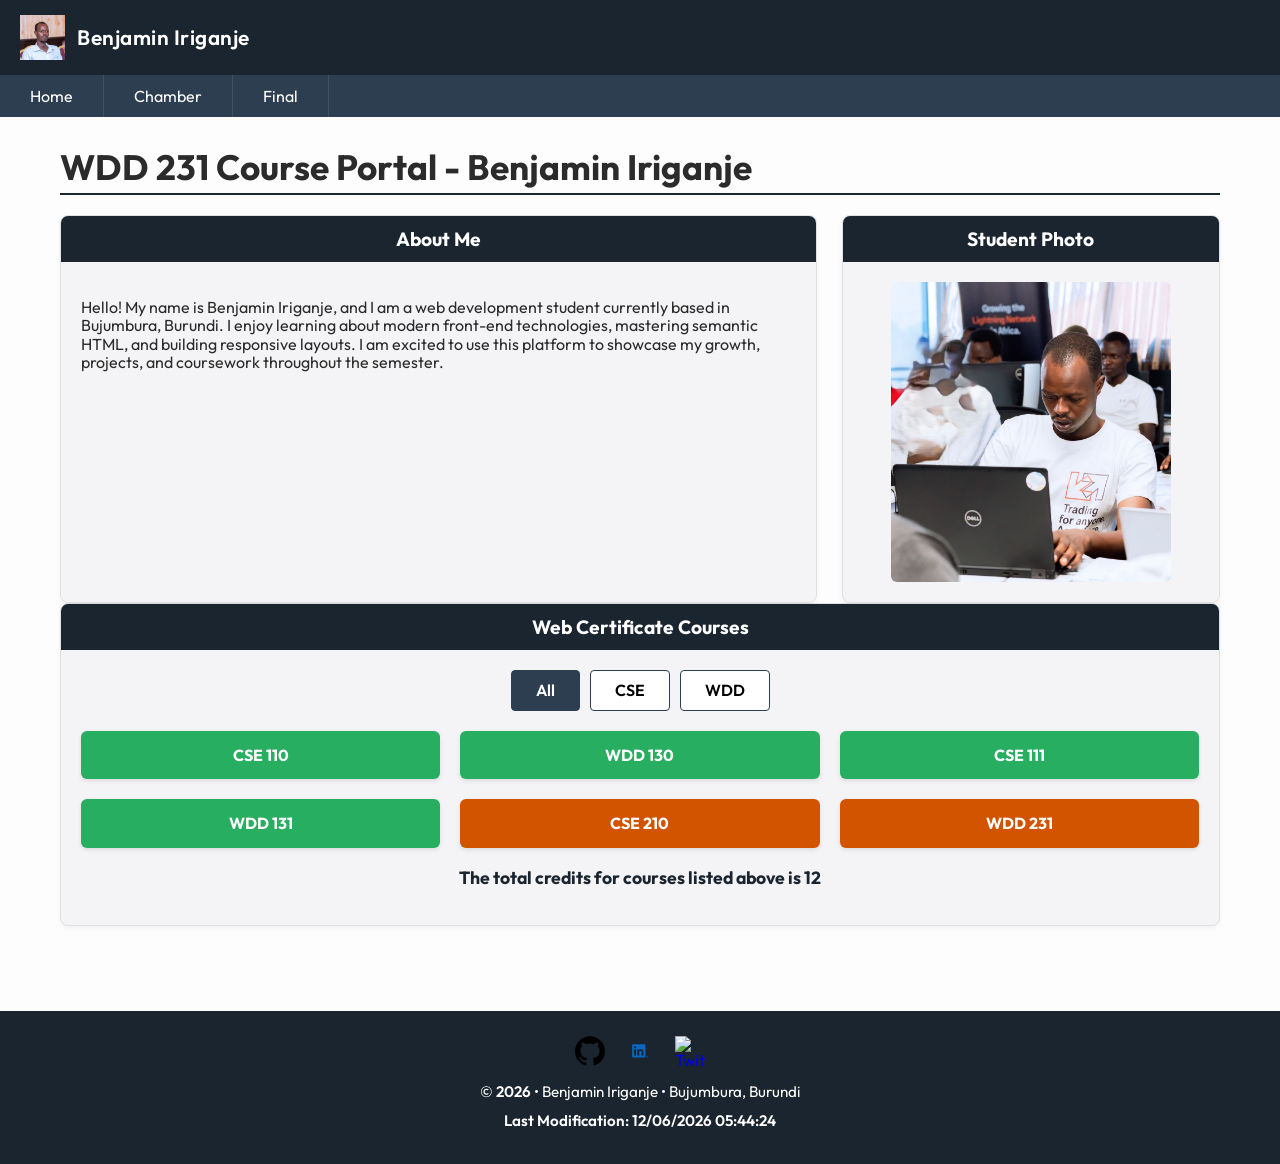
==== chamber/index.html @ bb4a198d "first commit" ====
<!DOCTYPE html>
<html lang="en">
<head>
    <meta charset="UTF-8">
    <meta name="viewport" content="width=device-width, initial-scale=1.0">
    <title>WDD 231 Course Portal - Benjamin Iriganje</title>
    <meta name="description" content="Benjamin Iriganje's WDD 231 Course Portal home page, featuring a student profile and dynamic course filtering.">
    <meta name="author" content="Benjamin Iriganje">
    
    <!-- Google Fonts API -->
    <link rel="preconnect" href="https://fonts.googleapis.com">
    <link rel="preconnect" href="https://fonts.gstatic.com" crossorigin>
    <link href="https://fonts.googleapis.com/css2?family=Outfit:wght@300;400;600;700&display=swap" rel="stylesheet">
    
    <!-- CSS Stylesheets Cascade -->
    <link rel="stylesheet" href="../styles/normalize.css">
    <link rel="stylesheet" href="../styles/small.css">
    <link rel="stylesheet" href="../styles/larger.css">
    
    <!-- Modular JavaScript Files -->
    <script src="scripts/course.js" defer></script>
    <script src="scripts/date.js" defer></script>
    <script src="scripts/navigation.js" defer></script>
</head>
<body>

    <header>
        <div class="header-container">
            <div class="logo-area">
                <img src="../images/logo1.jpg" alt="Course Portal Logo" class="site-logo" width="45" height="45">
                <span>Benjamin Iriganje</span>
            </div>
            <button id="menu-toggle" aria-label="Toggle Menu">☰</button>
        </div>
        <nav id="primary-nav">
            <ul>
                <li><a href="index.html">Home</a></li>
                <li><a href="directory.html">Chamber</a></li>
                <li><a href="#">Final</a></li>
            </ul>
        </nav>
        </header>

    <main>
        <h1>WDD 231 Course Portal - Benjamin Iriganje</h1>
        
        <div class="profile-layout">
            <!-- Section 1: About Me -->
            <section class="card">
                <h2>About Me</h2>
                <div class="card-content">
                    <p>Hello! My name is Benjamin Iriganje, and I am a web development student currently based in Bujumbura, Burundi. I enjoy learning about modern front-end technologies, mastering semantic HTML, and building responsive layouts. I am excited to use this platform to showcase my growth, projects, and coursework throughout the semester.</p>
                </div>
            </section>

            <!-- Section 2: Student Photo -->
            <section class="card">
                <h2>Student Photo</h2>
                <div class="card-content centered-content">
                    <img src="../images/profile.jpg" alt="Benjamin Iriganje student profile photo" class="student-photo" width="200" height="200">
                </div>
            </section>
        </div>

        <!-- Section 3: Web Certificate Courses -->
        <section class="card full-width-card">
            <h2>Web Certificate Courses</h2>
            <div class="card-content">
                <div class="course-filters">
                    <button id="filter-all" class="filter-btn active">All</button>
                    <button id="filter-cse" class="filter-btn">CSE</button>
                    <button id="filter-wdd" class="filter-btn">WDD</button>
                </div>
                
                <div id="courses-container" class="courses-grid"></div>
                
                <p id="total-credits" class="credits-total"></p>
            </div>
        </section>
    </main>

    <footer>
        <!-- Section 1: About Me (Replaced placeholder text) -->
          
        
        <!-- Social Links (Added missing width and height attributes to all icons) -->
        <div class="social-links">
            <a href="https://github.com"><img src="../images/github.svg" alt="GitHub Logo" width="30" height="30"></a>
            <a href="https://linkedin.com"><img src="../images/linkedin.svg" alt="LinkedIn Logo" width="30" height="30"></a>
            <a href="https://x.com"><img src="../images/twitter.svg" alt="Twitter X Logo" width="30" height="30"></a>
        </div>
        <p>&copy; <span id="currentyear"></span> • Benjamin Iriganje • Bujumbura, Burundi</p>
        <p id="lastModified"></p>
    </footer>

</body>
</html>
---- styles/small.css ----
:root {
    --primary-font: 'Outfit', sans-serif;
    --bg-light: #fdfdfd;
    --card-surface: #f4f4f6;
    --dark-primary: #1a252f;
    --accent-color: #2c3e50;
    --completed-color: #27ae60;
    --incomplete-color: #d35400;
    --white: #ffffff;
    --text-main: #2b2b2b;
}

* {
    box-sizing: border-box;
}

body {
    font-family: var(--primary-font);
    background-color: var(--bg-light);
    color: var(--text-main);
    padding: 0;
    margin: 0;
}

header {
    background-color: var(--dark-primary);
    color: var(--white);
}

.header-container {
    display: flex;
    justify-content: space-between;
    align-items: center;
    padding: 15px 20px;
}

.logo-area {
    display: flex;
    align-items: center;
    gap: 12px;
}

.logo-area span {
    font-size: 1.3rem;
    font-weight: 600;
    letter-spacing: 0.5px;
}

#menu-toggle {
    font-size: 1.8rem;
    background: none;
    border: none;
    color: var(--white);
    cursor: pointer;
    padding: 5px 10px;
}

#primary-nav {
    display: none;
    background-color: var(--accent-color);
}

#primary-nav.open {
    display: block;
}

#primary-nav ul {
    list-style: none;
    padding: 0;
    margin: 0;
}

#primary-nav a {
    display: block;
    color: var(--white);
    text-decoration: none;
    padding: 15px;
    text-align: center;
    font-weight: 400;
    transition: background 0.2s;
    border-bottom: 1px solid rgba(255, 255, 255, 0.1);
}

#primary-nav li.active a {
    background-color: var(--dark-primary);
    font-weight: 700;
}

#primary-nav a:hover {
    background-color: rgba(255, 255, 255, 0.15);
}

main {
    padding: 20px;
    max-width: 1200px;
    margin: 0 auto;
}

h1 {
    font-size: 2.2rem;
    margin-top: 10px;
    margin-bottom: 20px;
    border-bottom: 2px solid var(--dark-primary);
    padding-bottom: 5px;
}

.card {
    border: 1px solid #e0e0e0;
    border-radius: 8px;
    margin-bottom: 25px;
    background-color: var(--card-surface);
    overflow: hidden;
    box-shadow: 0 2px 5px rgba(0,0,0,0.05);
}

.card h2 {
    background-color: var(--dark-primary);
    color: var(--white);
    margin: 0;
    padding: 12px;
    font-size: 1.2rem;
    text-align: center;
}

.card-content {
    padding: 20px;
}

.centered-content {
    display: flex;
    justify-content: center;
    align-items: center;
}

.student-photo {
    width: 100%;
    max-width: 280px;
    height: auto;
    border-radius: 6px;
    object-fit: cover;
    display: block;
}

.site-logo {
    display: block;
    object-fit: contain;
}

.course-filters {
    display: flex;
    justify-content: center;
    gap: 10px;
    margin-bottom: 20px;
}

.filter-btn {
    padding: 10px 24px;
    background-color: var(--white);
    border: 1px solid var(--accent-color);
    border-radius: 4px;
    cursor: pointer;
    font-family: var(--primary-font);
    font-weight: 600;
    transition: all 0.2s;
}

.filter-btn.active, .filter-btn:hover {
    background-color: var(--accent-color);
    color: var(--white);
}

.courses-grid {
    display: grid;
    grid-template-columns: 1fr;
    gap: 12px;
    margin-bottom: 20px;
}

.course-card {
    padding: 15px;
    text-align: center;
    font-weight: 700;
    border-radius: 6px;
    color: var(--white);
    box-shadow: 0 2px 4px rgba(0,0,0,0.1);
}

.course-card.completed {
    background-color: var(--completed-color);
}

.course-card.incomplete {
    background-color: var(--incomplete-color);
}

.credits-total {
    text-align: center;
    font-weight: 700;
    font-size: 1.1rem;
    color: var(--dark-primary);
}

footer {
    background-color: #1a252f;
    color: #ffffff;
    text-align: center;
    padding: 25px 20px;
    margin-top: 40px;
    font-family: 'Outfit', sans-serif;
}

.social-links {
    display: flex;
    justify-content: center;
    align-items: center;
    gap: 20px;
    margin-bottom: 15px;
}

.social-links a {
    display: inline-block;
    text-decoration: none;
    line-height: 1;
}

.social-links img {
    display: block;
    width: 30px;
    height: 30px;
    object-fit: contain;
    transition: transform 0.2s ease-in-out;
}

.social-links a:hover img {
    transform: scale(1.15);
}

footer p {
    margin: 6px 0;
    font-size: 0.95rem;
    line-height: 1.5;
}

#currentyear, #lastModified {
    font-weight: 600;
}
---- styles/larger.css ----
@media (min-width: 768px) {
    #menu-toggle {
        display: none;
    }

    #primary-nav {
        display: block !important;
        background-color: var(--accent-color);
    }

    #primary-nav ul {
        display: flex;
        justify-content: flex-start;
    }

    #primary-nav a {
        padding: 12px 30px;
        text-align: left;
        border-bottom: none;
        border-right: 1px solid rgba(255, 255, 255, 0.1);
    }

    .profile-layout {
        display: grid;
        grid-template-columns: 2fr 1fr;
        gap: 25px;
    }
    
    .profile-layout .card {
        margin-bottom: 0;
    }

    .courses-grid {
        grid-template-columns: repeat(3, 1fr);
        gap: 20px;
    }
}
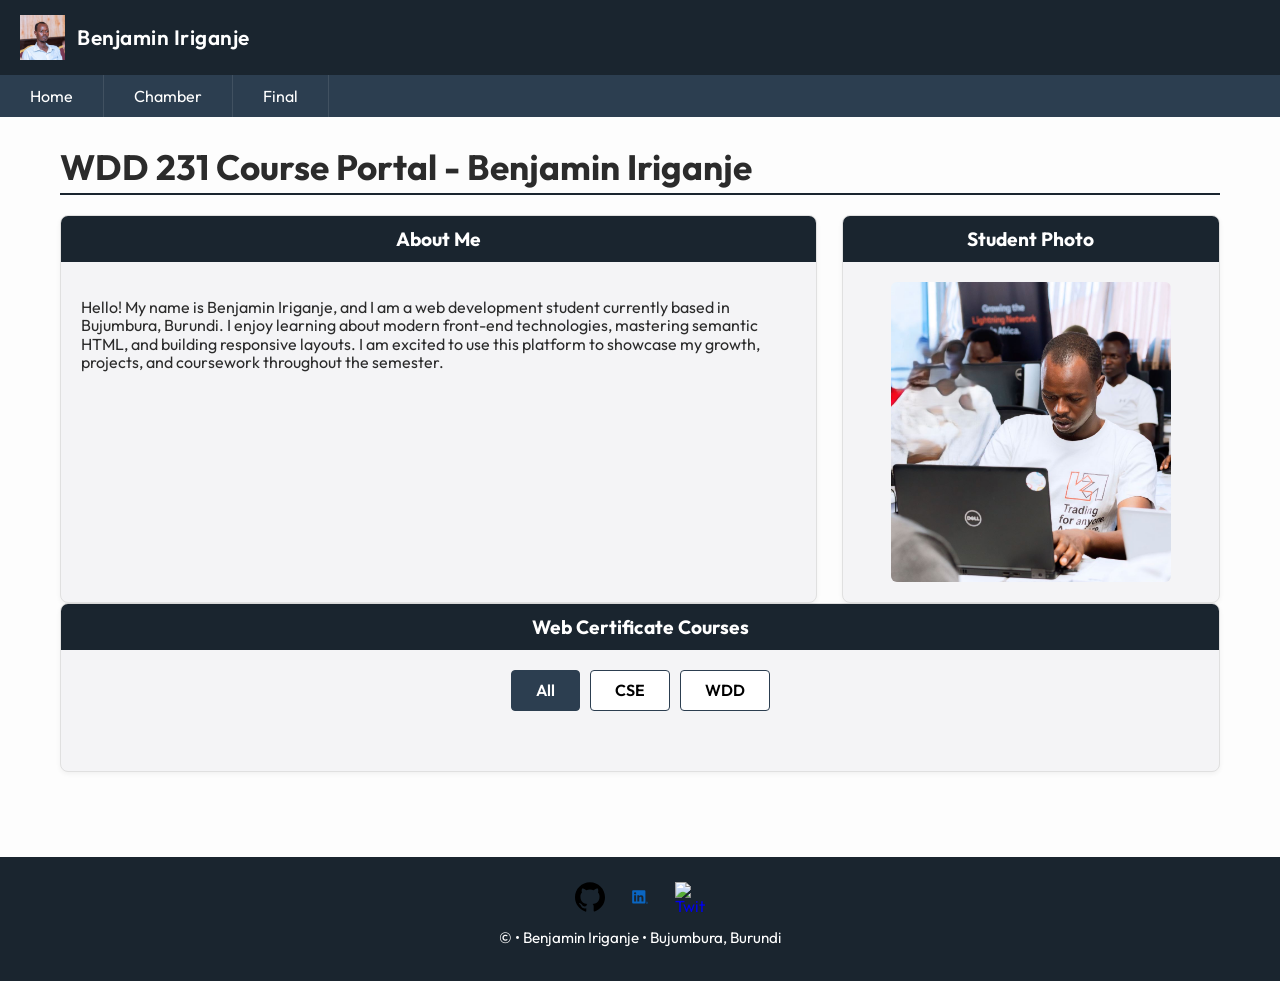
==== commit 5079a501: "first commit" ====
--- a/chamber/index.html
+++ b/chamber/index.html
@@ -87,7 +87,7 @@
         <div class="social-links">
             <a href="https://github.com"><img src="../images/github.svg" alt="GitHub Logo" width="30" height="30"></a>
             <a href="https://linkedin.com"><img src="../images/linkedin.svg" alt="LinkedIn Logo" width="30" height="30"></a>
-            <a href="https://x.com"><img src="../images/twitter.svg" alt="Twitter X Logo" width="30" height="30"></a>
+            <a href="https://x.com"><img src="../images/twitter1.svg" alt="Twitter X Logo" width="30" height="30"></a>
         </div>
         <p>&copy; <span id="currentyear"></span> • Benjamin Iriganje • Bujumbura, Burundi</p>
         <p id="lastModified"></p>
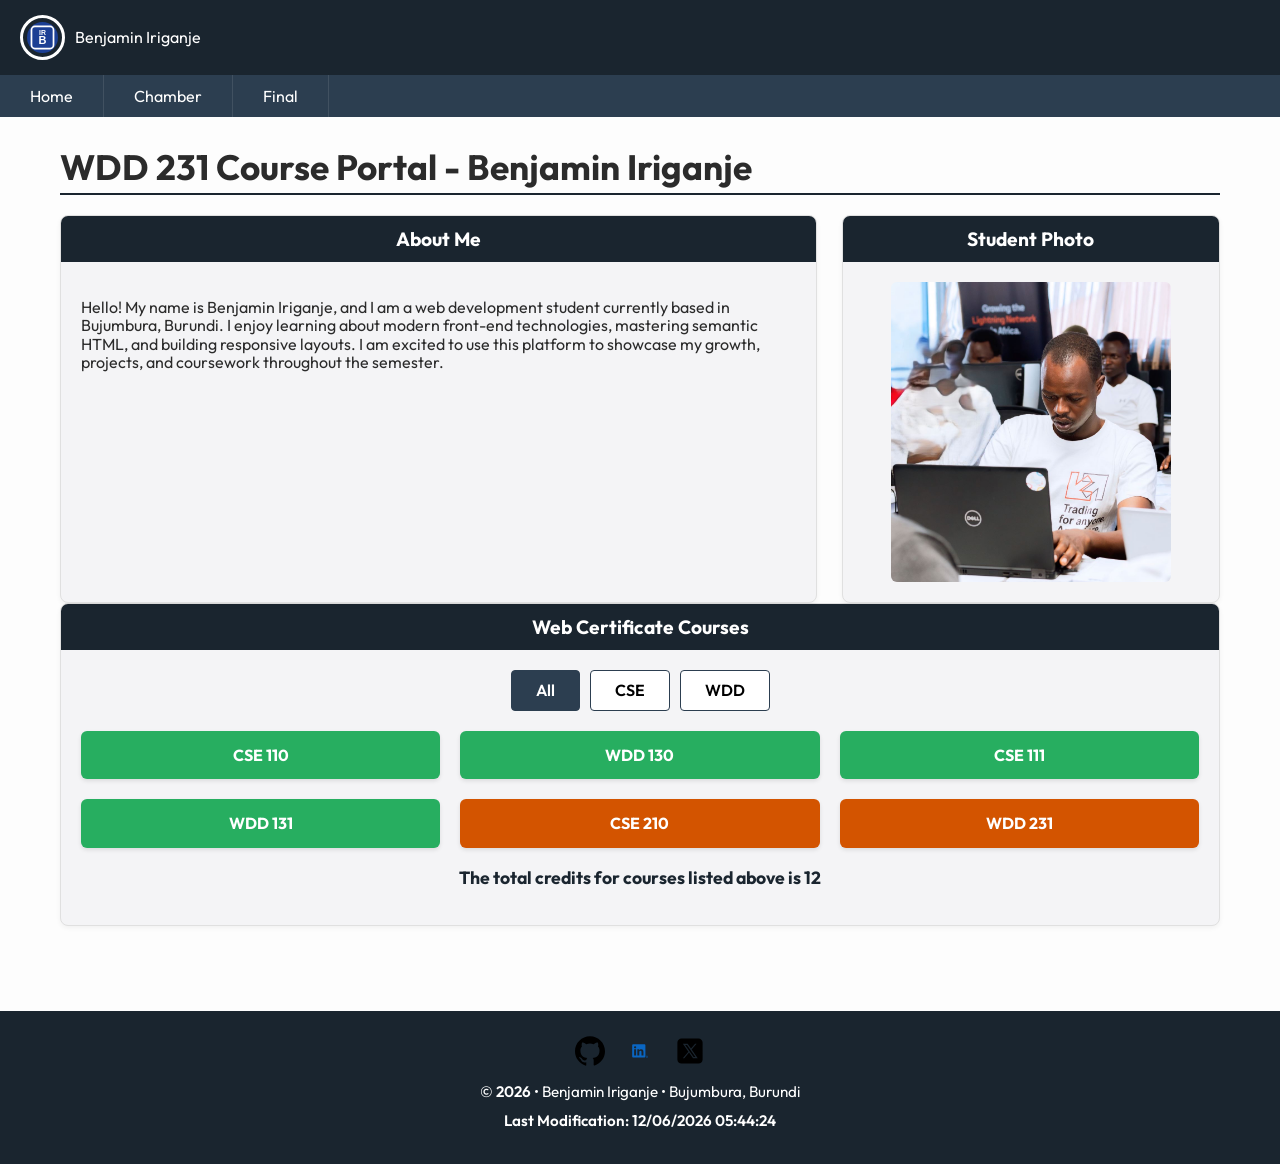
==== commit a0fea01b: "first commit" ====
--- a/chamber/index.html
+++ b/chamber/index.html
@@ -18,16 +18,16 @@
     <link rel="stylesheet" href="../styles/larger.css">
     
     <!-- Modular JavaScript Files -->
-    <script src="scripts/course.js" defer></script>
-    <script src="scripts/date.js" defer></script>
-    <script src="scripts/navigation.js" defer></script>
+    <script src="../scripts/course.js" defer></script>
+    <script src="../scripts/date.js" defer></script>
+    <script src="../scripts/navigation.js" defer></script>
 </head>
 <body>
 
     <header>
         <div class="header-container">
             <div class="logo-area">
-                <img src="../images/logo1.jpg" alt="Course Portal Logo" class="site-logo" width="45" height="45">
+                <img src="../images/favicon.svg" alt="Course Portal Logo" class="site-logo" width="45" height="45">
                 <span>Benjamin Iriganje</span>
             </div>
             <button id="menu-toggle" aria-label="Toggle Menu">☰</button>
@@ -87,7 +87,7 @@
         <div class="social-links">
             <a href="https://github.com"><img src="../images/github.svg" alt="GitHub Logo" width="30" height="30"></a>
             <a href="https://linkedin.com"><img src="../images/linkedin.svg" alt="LinkedIn Logo" width="30" height="30"></a>
-            <a href="https://x.com"><img src="../images/twitter1.svg" alt="Twitter X Logo" width="30" height="30"></a>
+            <a href="https://x.com"><img src="../images/twitter.svg" alt="Twitter X Logo" width="30" height="30"></a>
         </div>
         <p>&copy; <span id="currentyear"></span> • Benjamin Iriganje • Bujumbura, Burundi</p>
         <p id="lastModified"></p>
--- a/styles/small.css
+++ b/styles/small.css
@@ -40,10 +40,24 @@
     gap: 12px;
 }
 
-.logo-area span {
-    font-size: 1.3rem;
-    font-weight: 600;
-    letter-spacing: 0.5px;
+.logo-area img {
+  border-radius: 50%;
+  background: var(--paper);
+  padding: 5px;
+  border: 3px solid #ffffff; /* Adds the outer white ring */
+  box-sizing: border-box;    /* Ensures border doesn't break image dimensions */
+}
+
+.logo-area {
+  display: flex;
+  align-items: center;
+  gap: 0.6rem;
+}
+
+.logo-area img {
+  border-radius: 50%;
+  background: var(--paper);
+  padding: 4px;
 }
 
 #menu-toggle {
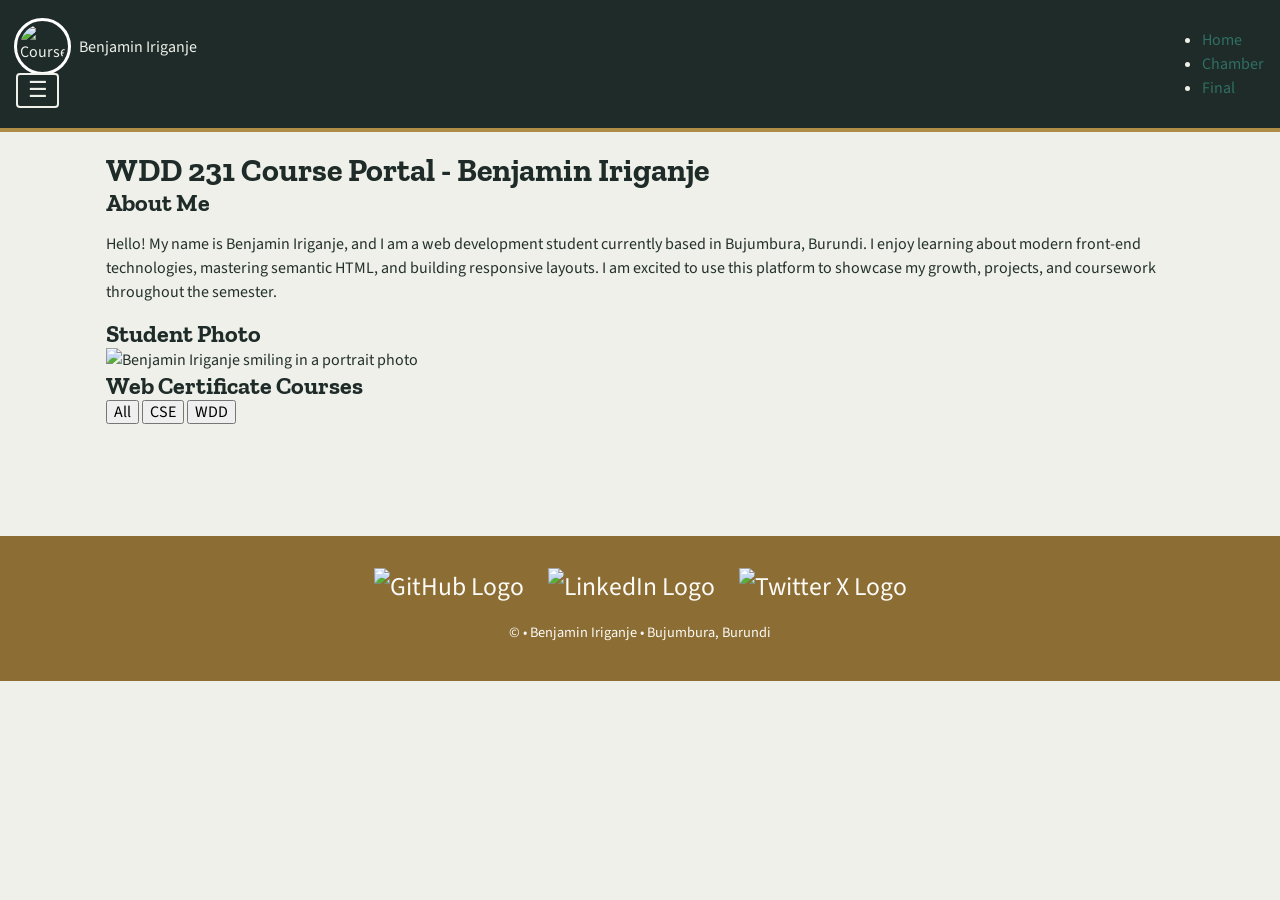
==== commit 017e45f0: "first commit" ====
--- a/chamber/index.html
+++ b/chamber/index.html
@@ -6,28 +6,38 @@
     <title>WDD 231 Course Portal - Benjamin Iriganje</title>
     <meta name="description" content="Benjamin Iriganje's WDD 231 Course Portal home page, featuring a student profile and dynamic course filtering.">
     <meta name="author" content="Benjamin Iriganje">
-    
+
+    <!-- Favicon -->
+    <link rel="icon" href="images/favicon.svg" type="image/svg+xml">
+
+    <!-- Open Graph Meta Tags -->
+    <meta property="og:title" content="WDD 231 Course Portal - Benjamin Iriganje">
+    <meta property="og:description" content="Discover Benjamin Iriganje's WDD 231 course portal: student profile, photo, and a dynamic filterable list of completed and in-progress courses.">
+    <meta property="og:image" content="https://ben95dev.github.io/wdd231/images/profile.jpg">
+    <meta property="og:url" content="https://ben95dev.github.io/wdd231/index.html">
+    <meta property="og:type" content="website">
+
     <!-- Google Fonts API -->
     <link rel="preconnect" href="https://fonts.googleapis.com">
     <link rel="preconnect" href="https://fonts.gstatic.com" crossorigin>
     <link href="https://fonts.googleapis.com/css2?family=Outfit:wght@300;400;600;700&display=swap" rel="stylesheet">
-    
+
     <!-- CSS Stylesheets Cascade -->
-    <link rel="stylesheet" href="../styles/normalize.css">
-    <link rel="stylesheet" href="../styles/small.css">
-    <link rel="stylesheet" href="../styles/larger.css">
-    
+    <link rel="stylesheet" href="styles/normalize.css">
+    <link rel="stylesheet" href="styles/small.css">
+    <link rel="stylesheet" href="styles/larger.css">
+
     <!-- Modular JavaScript Files -->
-    <script src="../scripts/course.js" defer></script>
-    <script src="../scripts/date.js" defer></script>
-    <script src="../scripts/navigation.js" defer></script>
+    <script src="scripts/navigation.js" defer></script>
+    <script src="scripts/date.js" defer></script>
+    <script src="scripts/course.js" defer></script>
 </head>
 <body>
 
     <header>
         <div class="header-container">
             <div class="logo-area">
-                <img src="../images/favicon.svg" alt="Course Portal Logo" class="site-logo" width="45" height="45">
+                <img src="images/logo1.jpg" alt="Course Portal Logo" class="site-logo" width="45" height="45">
                 <span>Benjamin Iriganje</span>
             </div>
             <button id="menu-toggle" aria-label="Toggle Menu">☰</button>
@@ -35,7 +45,7 @@
         <nav id="primary-nav">
             <ul>
                 <li><a href="index.html">Home</a></li>
-                <li><a href="directory.html">Chamber</a></li>
+                <li><a href="chamber/directory.html">Chamber</a></li>
                 <li><a href="#">Final</a></li>
             </ul>
         </nav>
@@ -57,7 +67,7 @@
             <section class="card">
                 <h2>Student Photo</h2>
                 <div class="card-content centered-content">
-                    <img src="../images/profile.jpg" alt="Benjamin Iriganje student profile photo" class="student-photo" width="200" height="200">
+                    <img src="images/profile.jpg" alt="Benjamin Iriganje smiling in a portrait photo" class="student-photo" width="200" height="200">
                 </div>
             </section>
         </div>
@@ -80,14 +90,11 @@
     </main>
 
     <footer>
-        <!-- Section 1: About Me (Replaced placeholder text) -->
-          
-        
-        <!-- Social Links (Added missing width and height attributes to all icons) -->
+        <!-- Social Links -->
         <div class="social-links">
-            <a href="https://github.com"><img src="../images/github.svg" alt="GitHub Logo" width="30" height="30"></a>
-            <a href="https://linkedin.com"><img src="../images/linkedin.svg" alt="LinkedIn Logo" width="30" height="30"></a>
-            <a href="https://x.com"><img src="../images/twitter.svg" alt="Twitter X Logo" width="30" height="30"></a>
+            <a href="https://github.com"><img src="images/github.svg" alt="GitHub Logo" width="30" height="30"></a>
+            <a href="https://linkedin.com"><img src="images/linkedin.svg" alt="LinkedIn Logo" width="30" height="30"></a>
+            <a href="https://x.com"><img src="images/twitter.svg" alt="Twitter X Logo" width="30" height="30"></a>
         </div>
         <p>&copy; <span id="currentyear"></span> • Benjamin Iriganje • Bujumbura, Burundi</p>
         <p id="lastModified"></p>
--- a/chamber/styles/small.css
+++ b/chamber/styles/small.css
@@ -0,0 +1,384 @@
+/* ==========================================================================
+   Regional Chamber of Commerce — "Registry Ledger" theme
+   Mobile-first base styles (small.css)
+   ========================================================================== */
+
+@import url('https://fonts.googleapis.com/css2?family=Zilla+Slab:wght@500;700&family=Source+Sans+3:wght@400;600&family=IBM+Plex+Mono:wght@400;600&display=swap');
+
+:root {
+  /* Color tokens */
+  --ink: #1e2b28;
+  --ink-soft: #2f423d;
+  --paper: #eef0e9;
+  --paper-card: #fbfaf6;
+  --brass: #b08d46;
+  --brass-dark: #8c6d33;
+  --stamp-teal: #2f6f62;
+  --rule: #c9c2ac;
+  --text-main: #24302c;
+  --text-muted: #5c665f;
+
+  /* Type tokens */
+  --font-display: 'Zilla Slab', Georgia, serif;
+  --font-body: 'Source Sans 3', -apple-system, BlinkMacSystemFont, sans-serif;
+  --font-mono: 'IBM Plex Mono', 'Courier New', monospace;
+
+  /* Layout tokens */
+  --radius-card: 4px;
+  --shadow-card: 0 2px 6px rgba(30, 43, 40, 0.12);
+  --max-width: 1100px;
+}
+
+/* Reduced motion respect */
+@media (prefers-reduced-motion: reduce) {
+  *, *::before, *::after {
+    animation-duration: 0.01ms !important;
+    animation-iteration-count: 1 !important;
+    transition-duration: 0.01ms !important;
+  }
+}
+
+*, *::before, *::after {
+  box-sizing: border-box;
+}
+
+body {
+  font-family: var(--font-body);
+  background-color: var(--paper);
+  color: var(--text-main);
+  line-height: 1.5;
+}
+
+h1, h2, h3 {
+  font-family: var(--font-display);
+  color: var(--ink);
+  line-height: 1.15;
+  margin: 0;
+}
+
+a {
+  color: var(--stamp-teal);
+  text-decoration: none;
+}
+
+a:hover,
+a:focus {
+  text-decoration: underline;
+}
+
+a:focus-visible,
+button:focus-visible {
+  outline: 3px solid var(--brass);
+  outline-offset: 2px;
+}
+
+/* ---------- Header ---------- */
+header {
+  background-color: var(--ink);
+  color: var(--paper);
+  display: flex;
+  align-items: center;
+  justify-content: space-between;
+  padding: 0.75rem 1rem;
+  border-bottom: 4px solid var(--brass);
+  position: relative;
+}
+
+.logo-area {
+  display: flex;
+  align-items: center;
+  gap: 0.6rem;
+}
+
+/* UPDATED LOGO STYLING BELOW */
+.logo-area img {
+  border-radius: 50%;
+  
+  /* Creates the outer white ring */
+  outline: 3px solid #ffffff;
+  
+  /* Creates the perfect gap between the logo and the white ring */
+  outline-offset: 3px;
+  
+  /* Adds a tiny bit of margin so the outer ring doesn't touch the text or container edge */
+  margin: 4px;
+}
+
+header h1 {
+  font-size: 1.05rem;
+  color: var(--paper);
+  letter-spacing: 0.02em;
+}
+
+#menu-toggle {
+  background: none;
+  border: 2px solid var(--paper);
+  color: var(--paper);
+  font-size: 1.4rem;
+  line-height: 1;
+  padding: 0.25rem 0.6rem;
+  border-radius: var(--radius-card);
+  cursor: pointer;
+}
+
+#nav-menu {
+  list-style: none;
+  margin: 0;
+  padding: 1rem;
+  display: none;
+  flex-direction: column;
+  gap: 0.75rem;
+  position: absolute;
+  top: 100%;
+  left: 0;
+  right: 0;
+  background-color: var(--ink-soft);
+  z-index: 10;
+}
+
+#nav-menu.open {
+  display: flex;
+}
+
+#nav-menu a {
+  color: var(--paper);
+  font-family: var(--font-body);
+  font-weight: 600;
+  display: block;
+}
+
+#nav-menu a.active {
+  color: var(--brass);
+}
+
+/* ---------- Main ---------- */
+main {
+  max-width: var(--max-width);
+  margin: 0 auto;
+  padding: 1.25rem 1rem 3rem;
+}
+
+main > h2 {
+  font-size: 1.6rem;
+  border-bottom: 3px solid var(--brass);
+  padding-bottom: 0.4rem;
+  margin-bottom: 1rem;
+}
+
+/* ---------- View toggle controls ---------- */
+.menu-controls {
+  display: flex;
+  gap: 0.5rem;
+  margin-bottom: 1.25rem;
+}
+
+.menu-controls button {
+  font-family: var(--font-body);
+  font-weight: 600;
+  font-size: 0.9rem;
+  padding: 0.5rem 1rem;
+  border: 2px solid var(--ink);
+  border-radius: var(--radius-card);
+  background-color: transparent;
+  color: var(--ink);
+  cursor: pointer;
+  transition: background-color 0.15s ease, color 0.15s ease;
+}
+
+.menu-controls button.active {
+  background-color: var(--ink);
+  color: var(--paper);
+}
+
+.menu-controls button:hover:not(.active) {
+  background-color:var(--ink);
+}
+
+/* ---------- Directory container ---------- */
+#directory-container {
+  display: grid;
+  grid-template-columns: 1fr;
+  gap: 1rem;
+}
+
+/* ----- Business card (grid view — index-card / registry-tab motif) ----- */
+.business-card {
+  background-color: var(--paper-card);
+  border: 1px solid var(--rule);
+  border-radius: var(--radius-card);
+  box-shadow: var(--shadow-card);
+  padding: 1.1rem 1rem 1rem;
+  position: relative;
+  border-top: none;
+}
+
+/* perforated top edge, like a card torn from a registry pad */
+.business-card::before {
+  content: "";
+  display: block;
+  position: absolute;
+  top: 0;
+  left: 0;
+  right: 0;
+  height: 3px;
+  background-image: linear-gradient(to right, var(--rule) 50%, transparent 50%);
+  background-size: 10px 3px;
+  background-repeat: repeat-x;
+}
+
+/* rotated seal badge indicating membership tier */
+.member-seal {
+  position: absolute;
+  top: -0.6rem;
+  right: 0.9rem;
+  transform: rotate(-8deg);
+  font-family: var(--font-display);
+  font-weight: 700;
+  font-size: 0.65rem;
+  letter-spacing: 0.06em;
+  text-transform: uppercase;
+  padding: 0.25rem 0.55rem;
+  border-radius: 999px;
+  border: 2px solid currentColor;
+  background-color: var(--paper-card);
+}
+
+.member-seal.gold { color: var(--brass-dark); }
+.member-seal.silver { color: var(--rule) }
+.member-seal.member { color: var(--stamp-teal); }
+
+.business-card h3 {
+  font-size: 1.15rem;
+  margin-bottom: 0.35rem;
+  padding-right: 4rem;
+}
+
+.business-card .category {
+  font-family: var(--font-mono);
+  font-size: 0.72rem;
+  text-transform: uppercase;
+  letter-spacing: 0.05em;
+  color: var(--text-muted);
+  margin-bottom: 0.5rem;
+}
+
+.business-card p.description {
+  font-size: 0.92rem;
+  margin-bottom: 0.6rem;
+}
+
+.business-card .details {
+  font-family: var(--font-mono);
+  font-size: 0.82rem;
+  color: var(--text-muted);
+  border-top: 1px dashed var(--rule);
+  padding-top: 0.5rem;
+  display: flex;
+  flex-direction: column;
+  gap: 0.2rem;
+}
+
+.business-card .details a {
+  color: var(--stamp-teal);
+  font-weight: 600;
+}
+
+/* ----- List view — ledger row layout ----- */
+#directory-container.list-view {
+  display: flex;
+  flex-direction: column;
+  gap: 0;
+  border-top: 1px solid var(--rule);
+}
+
+#directory-container.list-view .business-card {
+  border-radius: 0;
+  box-shadow: none;
+  border: none;
+  border-bottom: 1px solid var(--rule);
+  padding: 0.85rem 0.25rem 0.85rem 0;
+  display: grid;
+  grid-template-columns: 1fr auto;
+  gap: 0.25rem 1rem;
+  align-items: start;
+}
+
+#directory-container.list-view .business-card::before {
+  display: none;
+}
+
+#directory-container.list-view .member-seal {
+  position: static;
+  transform: none;
+  grid-column: 2;
+  grid-row: 1 / span 2;
+  align-self: start;
+  justify-self: end;
+}
+
+#directory-container.list-view .business-card h3 {
+  padding-right: 0;
+  grid-column: 1;
+}
+
+#directory-container.list-view .category,
+#directory-container.list-view p.description {
+  grid-column: 1;
+}
+
+#directory-container.list-view .details {
+  grid-column: 1 / span 2;
+  flex-direction: row;
+  flex-wrap: wrap;
+  gap: 0 1.2rem;
+  border-top: 1px dashed var(--rule);
+}
+
+/* ---------- Footer ---------- */
+footer {
+  background-color: var(--ink);
+  color: var(--paper);
+  padding: 1.5rem 1rem;
+  font-size: 0.85rem;
+}
+
+footer .footer-contact p {
+  margin: 0.15rem 0;
+}
+
+footer hr {
+  border: none;
+  border-top: 1px solid var(--ink-soft);
+  margin: 0.9rem 0;
+}
+
+footer{
+    background:var(--brass-dark);
+    color:var(--paper-card);
+    text-align:center;
+    padding:2rem 1rem;
+    margin-top:3rem;
+}
+
+.social-links{
+    display:flex;
+    justify-content:center;
+    gap:1.5rem;
+    margin-bottom:1rem;
+}
+
+.social-links a{
+    color: var(--paper-card);
+    font-size:1.6rem;
+    transition:.3s;
+}
+
+.social-links a:hover{
+    color:#d4af37;
+    transform:translateY(-3px);
+}
+
+footer p{
+    margin:.3rem 0;
+    font-size:.9rem;
+}
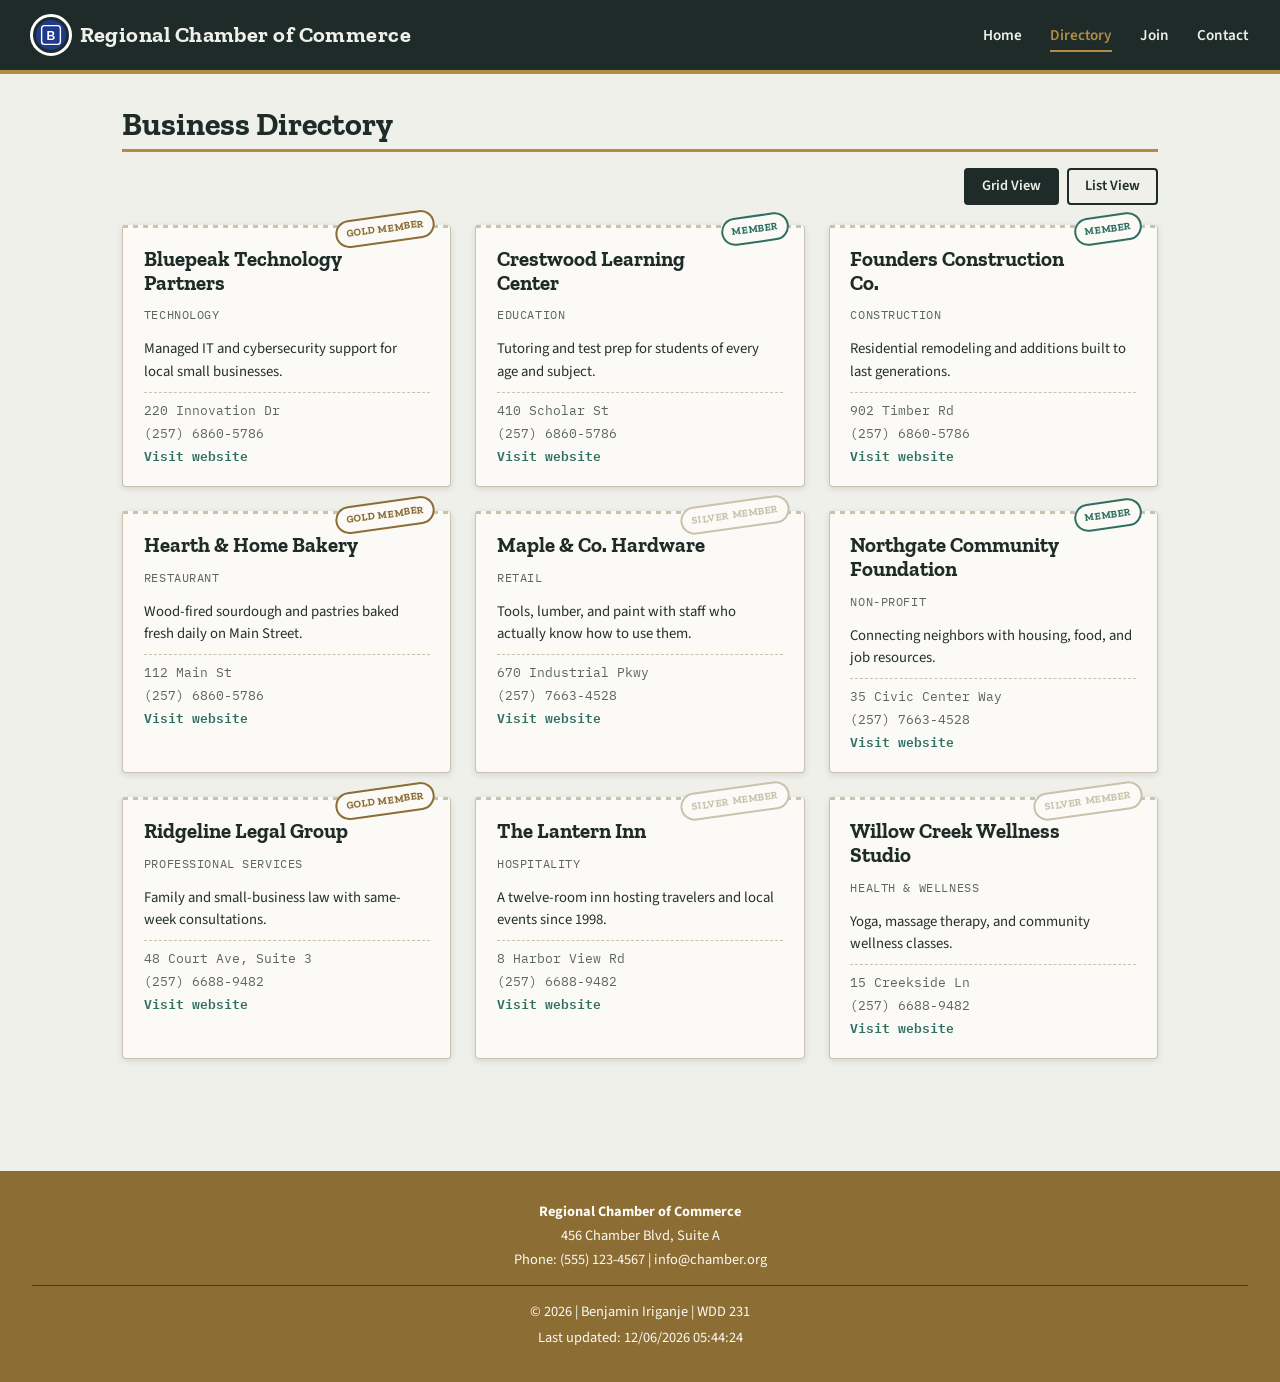
==== commit 609a5320: "first commit" ====
--- a/chamber/index.html
+++ b/chamber/index.html
@@ -3,102 +3,72 @@
 <head>
     <meta charset="UTF-8">
     <meta name="viewport" content="width=device-width, initial-scale=1.0">
-    <title>WDD 231 Course Portal - Benjamin Iriganje</title>
-    <meta name="description" content="Benjamin Iriganje's WDD 231 Course Portal home page, featuring a student profile and dynamic course filtering.">
+    <title>Chamber of Commerce - Business Directory</title>
+    <meta name="description" content="Explore and support the local businesses in our community through our Chamber of Commerce business directory page.">
     <meta name="author" content="Benjamin Iriganje">
-
+    
     <!-- Favicon -->
-    <link rel="icon" href="images/favicon.svg" type="image/svg+xml">
+    <link rel="icon" href="images/favicon.ico" type="image/x-icon">
 
     <!-- Open Graph Meta Tags -->
-    <meta property="og:title" content="WDD 231 Course Portal - Benjamin Iriganje">
-    <meta property="og:description" content="Discover Benjamin Iriganje's WDD 231 course portal: student profile, photo, and a dynamic filterable list of completed and in-progress courses.">
-    <meta property="og:image" content="https://ben95dev.github.io/wdd231/images/profile.jpg">
-    <meta property="og:url" content="https://ben95dev.github.io/wdd231/index.html">
+    <meta property="og:title" content="Chamber of Commerce Business Directory">
+    <meta property="og:description" content="Discover, connect, and grow with leading businesses in our region.">
+    <meta property="og:image" content="https://ben95dev.github.io/wdd231/chamber/images/og-share.jpg">
+    <meta property="og:url" content="https://ben95dev.github.io/wdd231/chamber/directory.html">
     <meta property="og:type" content="website">
 
-    <!-- Google Fonts API -->
-    <link rel="preconnect" href="https://fonts.googleapis.com">
-    <link rel="preconnect" href="https://fonts.gstatic.com" crossorigin>
-    <link href="https://fonts.googleapis.com/css2?family=Outfit:wght@300;400;600;700&display=swap" rel="stylesheet">
-
-    <!-- CSS Stylesheets Cascade -->
+    <!-- Stylesheets -->
     <link rel="stylesheet" href="styles/normalize.css">
     <link rel="stylesheet" href="styles/small.css">
-    <link rel="stylesheet" href="styles/larger.css">
-
-    <!-- Modular JavaScript Files -->
-    <script src="scripts/navigation.js" defer></script>
-    <script src="scripts/date.js" defer></script>
-    <script src="scripts/course.js" defer></script>
+    <link rel="stylesheet" href="styles/large.css" media="(min-width: 768px)">
+    <script src="scripts/directory.js" defer></script>
 </head>
 <body>
 
     <header>
-        <div class="header-container">
-            <div class="logo-area">
-                <img src="images/logo1.jpg" alt="Course Portal Logo" class="site-logo" width="45" height="45">
-                <span>Benjamin Iriganje</span>
-            </div>
-            <button id="menu-toggle" aria-label="Toggle Menu">☰</button>
+        <div class="logo-area">
+            <img src="images/favicon.svg" alt="Chamber Logo" id="logo" width="30" height="30">
+            <h1>Regional Chamber of Commerce</h1>
         </div>
-        <nav id="primary-nav">
-            <ul>
-                <li><a href="index.html">Home</a></li>
-                <li><a href="chamber/directory.html">Chamber</a></li>
-                <li><a href="#">Final</a></li>
+        <nav>
+            <button id="menu-toggle">≡</button>
+            <ul id="nav-menu">
+                <li><a href="../index.html">Home</a></li>
+                <li><a href="directory.html" class="active">Directory</a></li>
+                <li><a href="#">Join</a></li>
+                <li><a href="#">Contact</a></li>
             </ul>
         </nav>
-        </header>
+    </header>
 
     <main>
-        <h1>WDD 231 Course Portal - Benjamin Iriganje</h1>
+        <h2>Business Directory</h2>
         
-        <div class="profile-layout">
-            <!-- Section 1: About Me -->
-            <section class="card">
-                <h2>About Me</h2>
-                <div class="card-content">
-                    <p>Hello! My name is Benjamin Iriganje, and I am a web development student currently based in Bujumbura, Burundi. I enjoy learning about modern front-end technologies, mastering semantic HTML, and building responsive layouts. I am excited to use this platform to showcase my growth, projects, and coursework throughout the semester.</p>
-                </div>
-            </section>
-
-            <!-- Section 2: Student Photo -->
-            <section class="card">
-                <h2>Student Photo</h2>
-                <div class="card-content centered-content">
-                    <img src="images/profile.jpg" alt="Benjamin Iriganje smiling in a portrait photo" class="student-photo" width="200" height="200">
-                </div>
-            </section>
+        <!-- View Toggle Controls -->
+        <div class="menu-controls">
+            <button id="grid-btn" class="active">Grid View</button>
+            <button id="list-btn">List View</button>
         </div>
 
-        <!-- Section 3: Web Certificate Courses -->
-        <section class="card full-width-card">
-            <h2>Web Certificate Courses</h2>
-            <div class="card-content">
-                <div class="course-filters">
-                    <button id="filter-all" class="filter-btn active">All</button>
-                    <button id="filter-cse" class="filter-btn">CSE</button>
-                    <button id="filter-wdd" class="filter-btn">WDD</button>
-                </div>
-                
-                <div id="courses-container" class="courses-grid"></div>
-                
-                <p id="total-credits" class="credits-total"></p>
-            </div>
-        </section>
+        <!-- Target Container for JS injection -->
+        <article id="directory-container" class="grid-view">
+            <!-- Business cards/list items will load here dynamically via JavaScript -->
+        </article>
     </main>
 
     <footer>
-        <!-- Social Links -->
-        <div class="social-links">
-            <a href="https://github.com"><img src="images/github.svg" alt="GitHub Logo" width="30" height="30"></a>
-            <a href="https://linkedin.com"><img src="images/linkedin.svg" alt="LinkedIn Logo" width="30" height="30"></a>
-            <a href="https://x.com"><img src="images/twitter.svg" alt="Twitter X Logo" width="30" height="30"></a>
+        <div class="footer-contact">
+            <p><strong>Regional Chamber of Commerce</strong></p>
+            <p>456 Chamber Blvd, Suite A</p>
+            <p>Phone: (555) 123-4567 | info@chamber.org</p>
         </div>
-        <p>&copy; <span id="currentyear"></span> • Benjamin Iriganje • Bujumbura, Burundi</p>
-        <p id="lastModified"></p>
+        <hr>
+        <div class="footer-dev">
+            <p>&copy; <span id="current-year"></span> | Benjamin Iriganje | WDD 231</p>
+            <p id="last-modified"></p>
+        </div>
     </footer>
 
+    
 </body>
 </html>
--- a/chamber/styles/small.css
+++ b/chamber/styles/small.css
@@ -337,8 +337,11 @@
 /* ---------- Footer ---------- */
 footer {
   background-color: var(--ink);
-  color: var(--paper);
-  padding: 1.5rem 1rem;
+  background:var(--brass-dark);
+  color: var(--paper-card);
+  text-align:center;
+  padding:2rem 1rem;
+  margin-top:3rem;
   font-size: 0.85rem;
 }
 
@@ -350,14 +353,6 @@
   border: none;
   border-top: 1px solid var(--ink-soft);
   margin: 0.9rem 0;
-}
-
-footer{
-    background:var(--brass-dark);
-    color:var(--paper-card);
-    text-align:center;
-    padding:2rem 1rem;
-    margin-top:3rem;
 }
 
 .social-links{
--- a/chamber/styles/large.css
+++ b/chamber/styles/large.css
@@ -0,0 +1,102 @@
+/* ==========================================================================
+   Regional Chamber of Commerce — "Registry Ledger" theme
+   Desktop / tablet enhancements (large.css), min-width: 768px
+   ========================================================================== */
+
+header {
+  padding: 1rem 2rem;
+}
+
+header h1 {
+  font-size: 1.4rem;
+}
+
+#menu-toggle {
+  display: none;
+}
+
+#nav-menu {
+  display: flex;
+  flex-direction: row;
+  position: static;
+  background: none;
+  padding: 0;
+  gap: 1.75rem;
+}
+
+#nav-menu a {
+  font-size: 0.95rem;
+  position: relative;
+}
+
+#nav-menu a.active::after {
+  content: "";
+  position: absolute;
+  left: 0;
+  right: 0;
+  bottom: -0.35rem;
+  height: 2px;
+  background-color: var(--brass);
+}
+
+main {
+  padding: 2rem 2rem 4rem;
+}
+
+main > h2 {
+  font-size: 2rem;
+}
+
+.menu-controls {
+  justify-content: flex-end;
+}
+
+/* Grid view: multi-column card wall on larger screens */
+#directory-container.grid-view {
+  grid-template-columns: repeat(auto-fill, minmax(300px, 1fr));
+  gap: 1.5rem;
+}
+
+.business-card {
+  padding: 1.4rem 1.3rem 1.2rem;
+}
+
+.business-card h3 {
+  font-size: 1.3rem;
+}
+
+/* List view: tighten rows and align columns for wider layout */
+#directory-container.list-view .business-card {
+  grid-template-columns: 2fr 1fr auto;
+  padding: 1.1rem 0.5rem;
+}
+
+#directory-container.list-view .business-card h3,
+#directory-container.list-view .category,
+#directory-container.list-view p.description {
+  grid-column: 1;
+}
+
+#directory-container.list-view .member-seal {
+  grid-column: 3;
+  grid-row: 1 / span 3;
+}
+
+#directory-container.list-view .details {
+  grid-column: 2;
+  grid-row: 1 / span 3;
+  flex-direction: column;
+  border-top: none;
+  border-left: 1px dashed var(--rule);
+  padding-left: 1rem;
+}
+
+footer {
+  padding: 1.75rem 2rem;
+}
+
+footer .footer-contact,
+footer .footer-dev {
+  max-width: var(--max-width);
+  margin: 0 auto;
+}
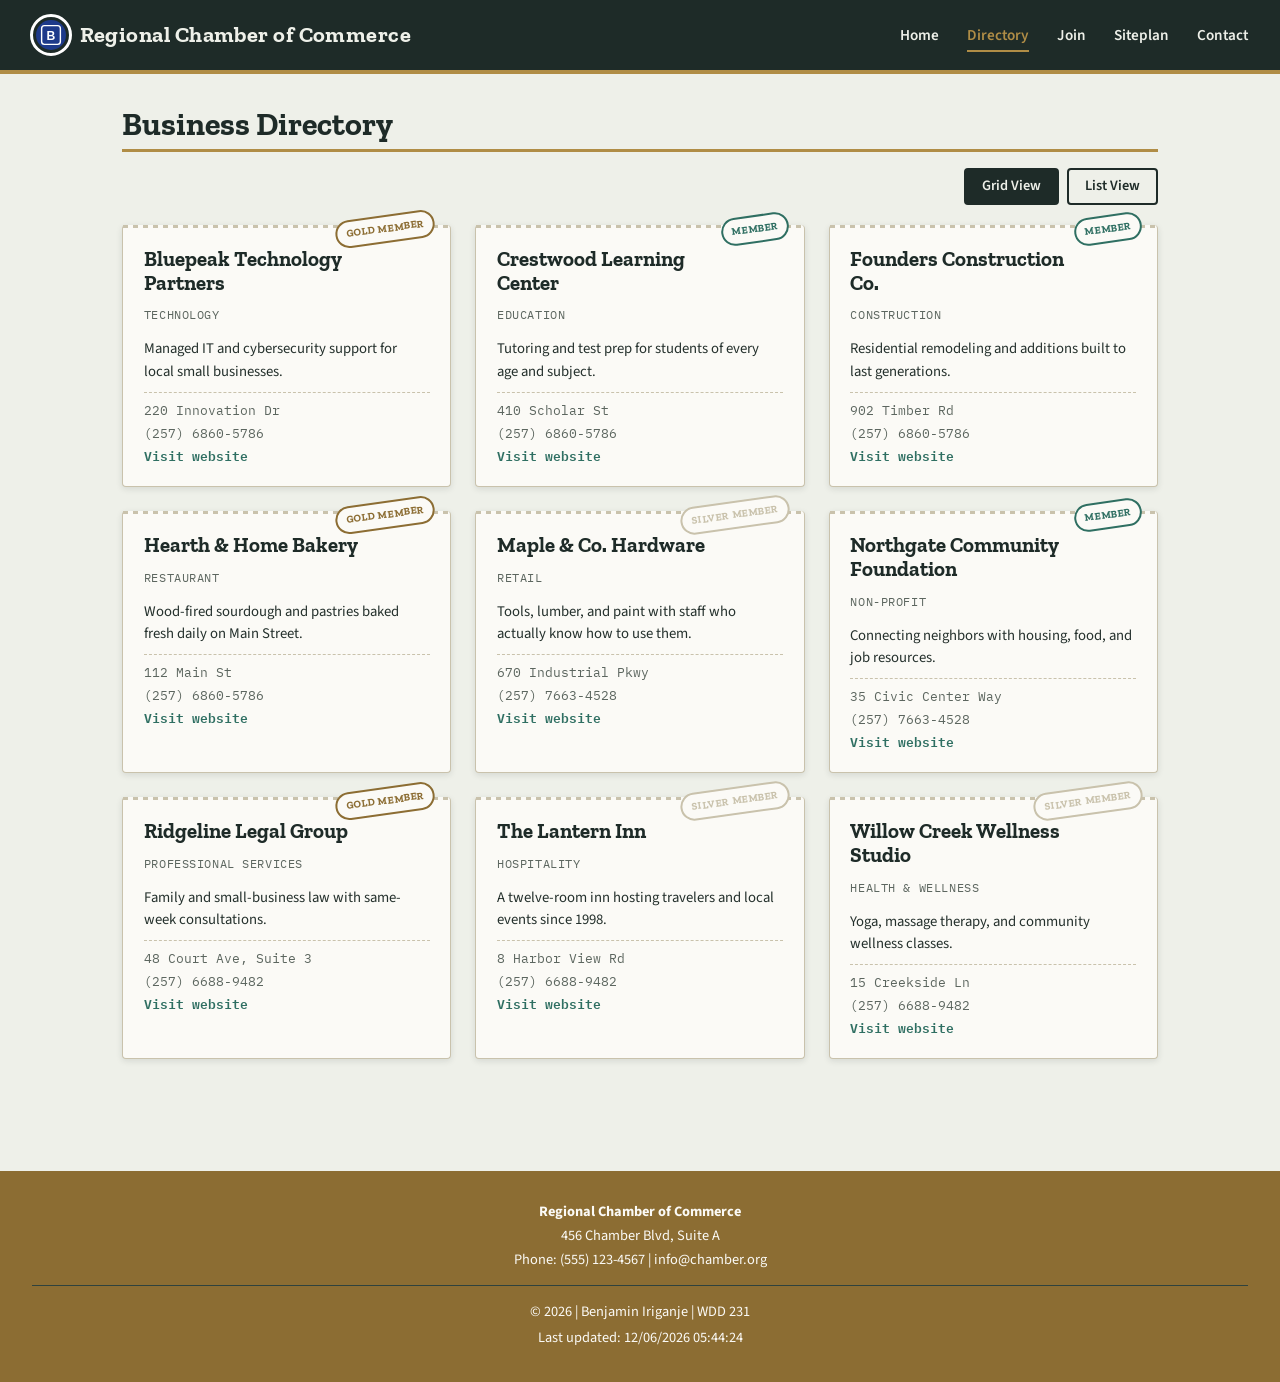
==== commit 9ae3b555: "first commit" ====
--- a/chamber/index.html
+++ b/chamber/index.html
@@ -35,7 +35,8 @@
             <ul id="nav-menu">
                 <li><a href="../index.html">Home</a></li>
                 <li><a href="directory.html" class="active">Directory</a></li>
-                <li><a href="#">Join</a></li>
+                <li><a href="join.html">Join</a></li>
+                <li><a href="final/siteplan.html">Siteplan</a></li>
                 <li><a href="#">Contact</a></li>
             </ul>
         </nav>
